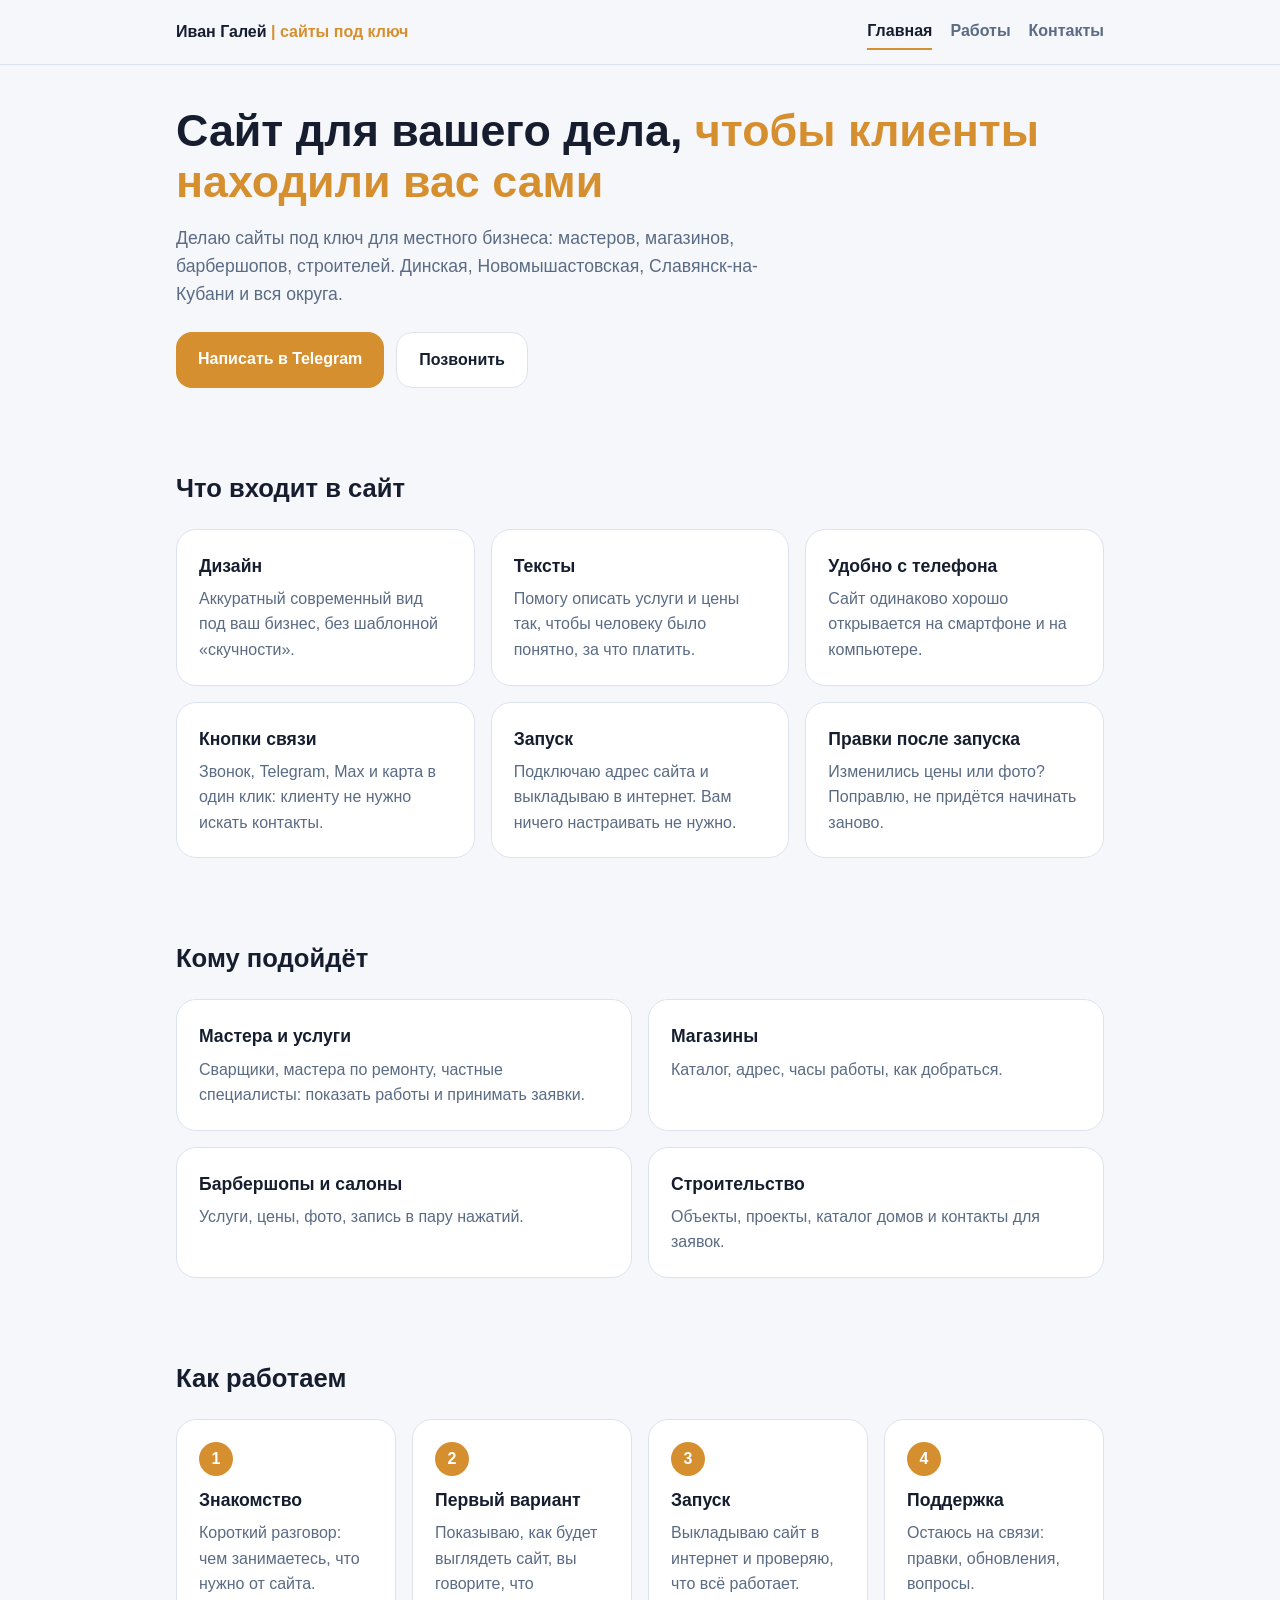
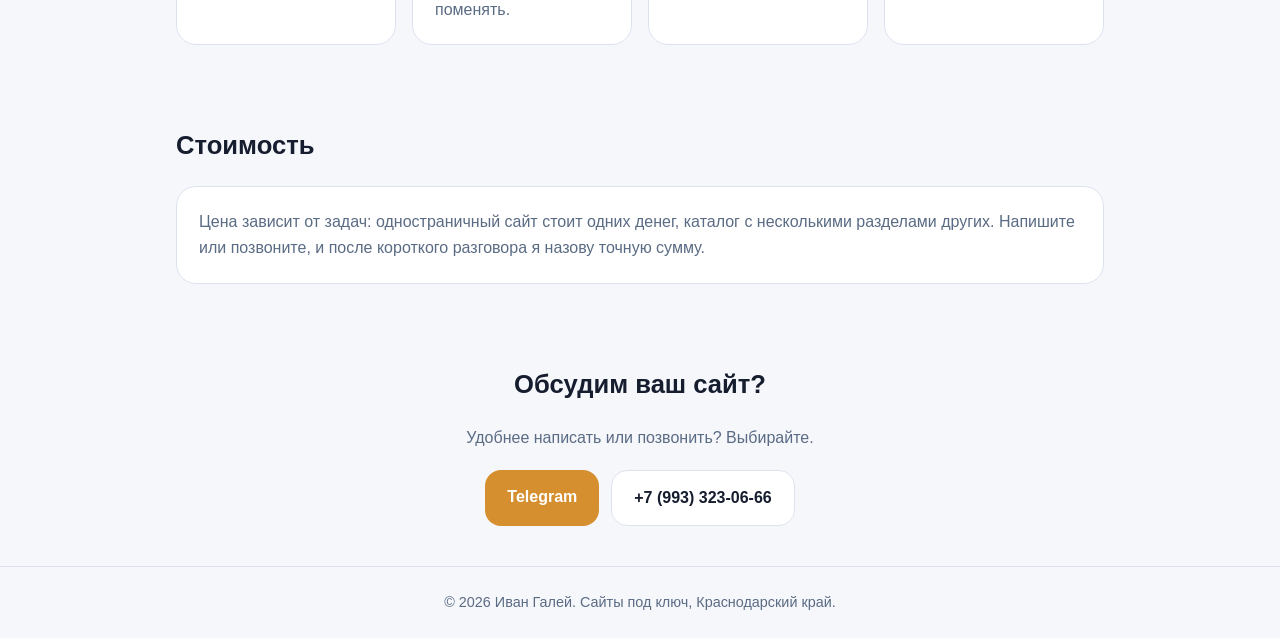
==== index.html @ 56a94ce1 "Add files via upload" ====
<!DOCTYPE html>
<html lang="ru">
<head>
  <meta charset="utf-8">
  <meta name="viewport" content="width=device-width, initial-scale=1">
  <title>Иван Галей | сайты под ключ</title>
  <meta name="description" content="Сайты под ключ для местного бизнеса: Динская, Новомышастовская, Славянск-на-Кубани и вся округа. Дизайн, тексты, запуск.">
  <link rel="stylesheet" href="style.css">
</head>
<body>

<header>
  <div class="wrap">
    <a class="logo" href="index.html">Иван Галей <span>| сайты под ключ</span></a>
    <nav>
      <a class="active" href="index.html">Главная</a>
      <a href="raboty.html">Работы</a>
      <a href="kontakty.html">Контакты</a>
    </nav>
  </div>
</header>

<main class="wrap">

  <section>
    <h1>Сайт для вашего дела, <em>чтобы клиенты находили вас сами</em></h1>
    <p class="lead">Делаю сайты под ключ для местного бизнеса: мастеров, магазинов, барбершопов, строителей. Динская, Новомышастовская, Славянск-на-Кубани и вся округа.</p>
    <div class="buttons">
      <a class="btn" href="https://t.me/wank_323">Написать в Telegram</a>
      <a class="btn secondary" href="tel:+79933230666">Позвонить</a>
    </div>
  </section>

  <section>
    <h2>Что входит в сайт</h2>
    <div class="grid three">
      <div class="card">
        <h3>Дизайн</h3>
        <p>Аккуратный современный вид под ваш бизнес, без шаблонной «скучности».</p>
      </div>
      <div class="card">
        <h3>Тексты</h3>
        <p>Помогу описать услуги и цены так, чтобы человеку было понятно, за что платить.</p>
      </div>
      <div class="card">
        <h3>Удобно с телефона</h3>
        <p>Сайт одинаково хорошо открывается на смартфоне и на компьютере.</p>
      </div>
      <div class="card">
        <h3>Кнопки связи</h3>
        <p>Звонок, Telegram, Max и карта в один клик: клиенту не нужно искать контакты.</p>
      </div>
      <div class="card">
        <h3>Запуск</h3>
        <p>Подключаю адрес сайта и выкладываю в интернет. Вам ничего настраивать не нужно.</p>
      </div>
      <div class="card">
        <h3>Правки после запуска</h3>
        <p>Изменились цены или фото? Поправлю, не придётся начинать заново.</p>
      </div>
    </div>
  </section>

  <section>
    <h2>Кому подойдёт</h2>
    <div class="grid two">
      <div class="card">
        <h3>Мастера и услуги</h3>
        <p>Сварщики, мастера по ремонту, частные специалисты: показать работы и принимать заявки.</p>
      </div>
      <div class="card">
        <h3>Магазины</h3>
        <p>Каталог, адрес, часы работы, как добраться.</p>
      </div>
      <div class="card">
        <h3>Барбершопы и салоны</h3>
        <p>Услуги, цены, фото, запись в пару нажатий.</p>
      </div>
      <div class="card">
        <h3>Строительство</h3>
        <p>Объекты, проекты, каталог домов и контакты для заявок.</p>
      </div>
    </div>
  </section>

  <section>
    <h2>Как работаем</h2>
    <div class="grid four">
      <div class="card">
        <div class="step-num">1</div>
        <h3>Знакомство</h3>
        <p>Короткий разговор: чем занимаетесь, что нужно от сайта.</p>
      </div>
      <div class="card">
        <div class="step-num">2</div>
        <h3>Первый вариант</h3>
        <p>Показываю, как будет выглядеть сайт, вы говорите, что поменять.</p>
      </div>
      <div class="card">
        <div class="step-num">3</div>
        <h3>Запуск</h3>
        <p>Выкладываю сайт в интернет и проверяю, что всё работает.</p>
      </div>
      <div class="card">
        <div class="step-num">4</div>
        <h3>Поддержка</h3>
        <p>Остаюсь на связи: правки, обновления, вопросы.</p>
      </div>
    </div>
  </section>

  <section>
    <h2>Стоимость</h2>
    <div class="card">
      <p>Цена зависит от задач: одностраничный сайт стоит одних денег, каталог с несколькими разделами других. Напишите или позвоните, и после короткого разговора я назову точную сумму.</p>
    </div>
  </section>

  <section class="cta">
    <h2>Обсудим ваш сайт?</h2>
    <p>Удобнее написать или позвонить? Выбирайте.</p>
    <div class="buttons">
      <a class="btn" href="https://t.me/wank_323">Telegram</a>
      <a class="btn secondary" href="tel:+79933230666">+7 (993) 323-06-66</a>
    </div>
  </section>

</main>

<footer>
  <div class="wrap">© 2026 Иван Галей. Сайты под ключ, Краснодарский край.</div>
</footer>

</body>
</html>
---- style.css ----
/* ===== ЦВЕТА: меняй только здесь ===== */
:root {
  --bg: #f6f7fb;          /* фон страницы */
  --bg-card: #ffffff;     /* фон карточек */
  --text: #151d2e;        /* заголовки и основной текст */
  --text-muted: #5a6b84;  /* второстепенный текст */
  --accent: #d68f2f;      /* оранжевый акцент (кнопки, выделения) */
  --accent-text: #ffffff; /* текст на оранжевых кнопках */
  --border: #dde3ee;      /* линии и рамки */
}

* { box-sizing: border-box; margin: 0; padding: 0; }

html { scroll-behavior: smooth; }

body {
  background: var(--bg);
  color: var(--text);
  font-family: -apple-system, "Segoe UI", Roboto, Arial, sans-serif;
  line-height: 1.6;
}

.wrap { max-width: 960px; margin: 0 auto; padding: 0 16px; }

/* ===== Шапка и меню ===== */
header {
  border-bottom: 1px solid var(--border);
  position: sticky;
  top: 0;
  background: var(--bg);
  z-index: 10;
}
header .wrap {
  display: flex;
  flex-wrap: wrap;
  align-items: center;
  justify-content: space-between;
  gap: 8px 16px;
  padding-top: 14px;
  padding-bottom: 14px;
}
.logo { font-weight: 800; color: var(--text); text-decoration: none; }
.logo span { color: var(--accent); }
nav { display: flex; gap: 18px; }
nav a {
  color: var(--text-muted);
  text-decoration: none;
  font-weight: 600;
  padding: 4px 0;
  border-bottom: 2px solid transparent;
}
nav a:hover { color: var(--text); }
nav a.active { color: var(--text); border-bottom-color: var(--accent); }

/* ===== Общие блоки ===== */
section { padding: 40px 0; }
h1 { font-size: 2.1rem; line-height: 1.15; font-weight: 800; margin-bottom: 16px; }
h1 em { color: var(--accent); font-style: normal; }
h2 { font-size: 1.6rem; font-weight: 800; margin-bottom: 20px; }
h3 { font-size: 1.1rem; font-weight: 700; margin-bottom: 6px; }
p { color: var(--text-muted); }
.lead { font-size: 1.1rem; max-width: 640px; margin-bottom: 24px; }

.buttons { display: flex; flex-wrap: wrap; gap: 12px; }
.btn {
  display: inline-block;
  padding: 14px 22px;
  border-radius: 16px;
  background: var(--accent);
  color: var(--accent-text);
  text-decoration: none;
  font-weight: 700;
}
.btn.secondary {
  background: var(--bg-card);
  color: var(--text);
  border: 1px solid var(--border);
}
.btn:hover { opacity: 0.9; }

.grid { display: grid; gap: 16px; grid-template-columns: 1fr; }
.card {
  background: var(--bg-card);
  border: 1px solid var(--border);
  border-radius: 20px;
  padding: 22px;
}
.tag {
  display: inline-block;
  font-size: 0.8rem;
  font-weight: 600;
  color: var(--accent);
  border: 1px solid var(--accent);
  border-radius: 999px;
  padding: 2px 10px;
  margin-bottom: 10px;
}
.step-num {
  display: inline-flex;
  align-items: center;
  justify-content: center;
  width: 34px;
  height: 34px;
  border-radius: 50%;
  background: var(--accent);
  color: var(--accent-text);
  font-weight: 800;
  margin-bottom: 10px;
}
.cta { text-align: center; }
.cta .buttons { justify-content: center; }
.cta p { margin-bottom: 20px; }

footer {
  border-top: 1px solid var(--border);
  padding: 24px 0;
  text-align: center;
  color: var(--text-muted);
  font-size: 0.9rem;
}

@media (min-width: 640px) {
  .grid.two { grid-template-columns: 1fr 1fr; }
  .grid.three { grid-template-columns: 1fr 1fr 1fr; }
  .grid.four { grid-template-columns: 1fr 1fr; }
  h1 { font-size: 2.8rem; }
}
@media (min-width: 900px) {
  .grid.four { grid-template-columns: repeat(4, 1fr); }
}
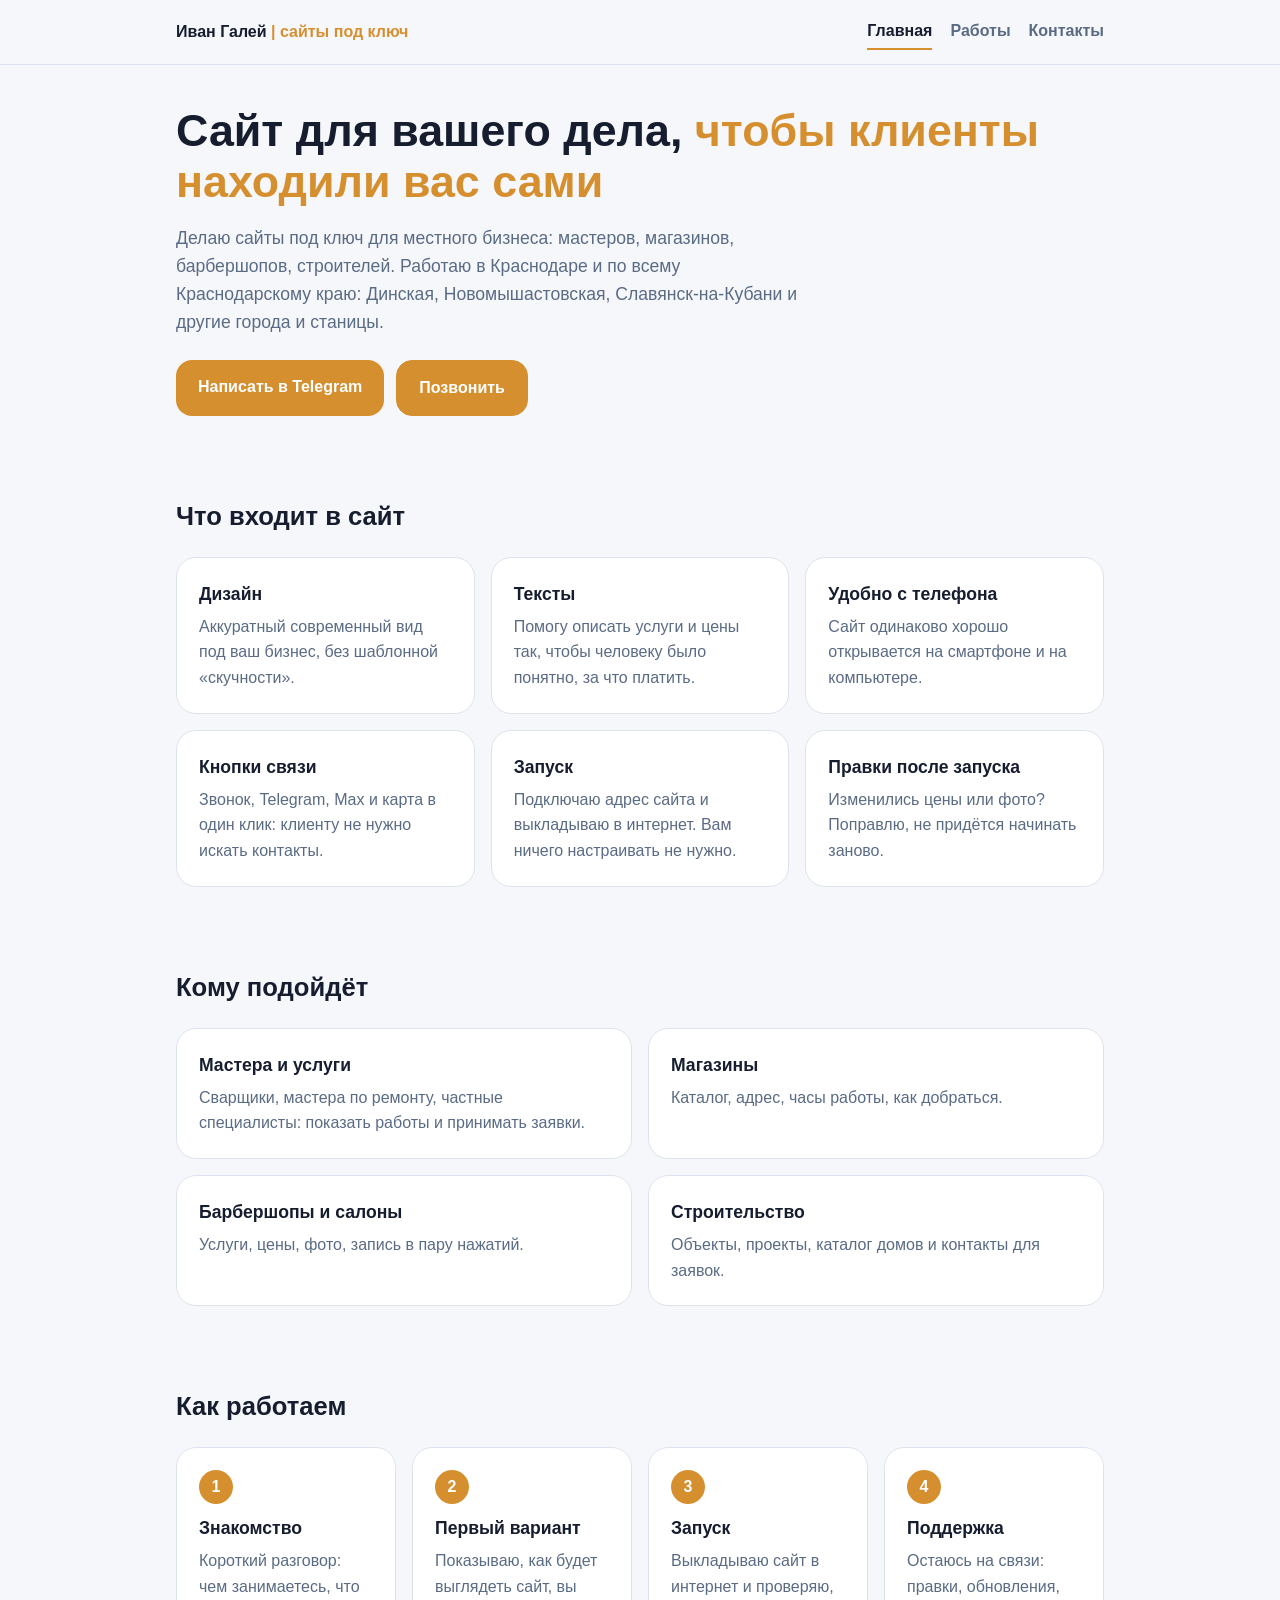
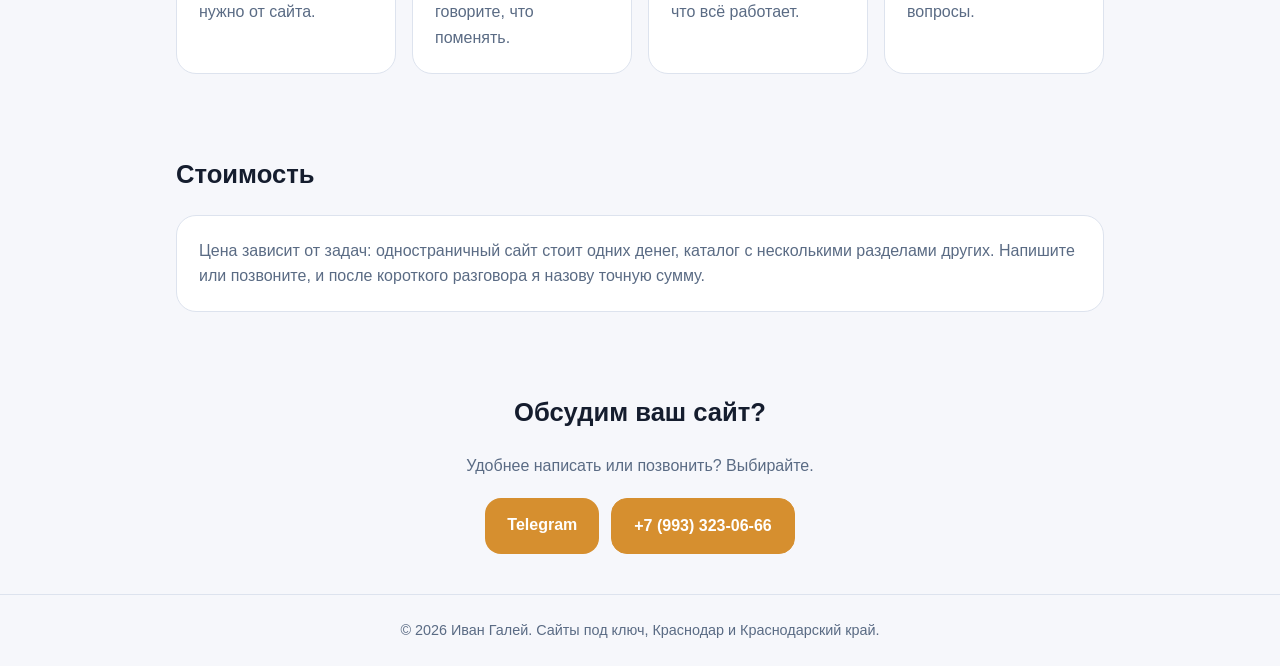
==== commit fc290a0b: "Add files via upload" ====
--- a/index.html
+++ b/index.html
@@ -4,7 +4,7 @@
   <meta charset="utf-8">
   <meta name="viewport" content="width=device-width, initial-scale=1">
   <title>Иван Галей | сайты под ключ</title>
-  <meta name="description" content="Сайты под ключ для местного бизнеса: Динская, Новомышастовская, Славянск-на-Кубани и вся округа. Дизайн, тексты, запуск.">
+  <meta name="description" content="Сайты под ключ для местного бизнеса: Краснодар и Краснодарский край, Динская, Новомышастовская, Славянск-на-Кубани. Дизайн, тексты, запуск.">
   <link rel="stylesheet" href="style.css">
 </head>
 <body>
@@ -24,7 +24,7 @@
 
   <section>
     <h1>Сайт для вашего дела, <em>чтобы клиенты находили вас сами</em></h1>
-    <p class="lead">Делаю сайты под ключ для местного бизнеса: мастеров, магазинов, барбершопов, строителей. Динская, Новомышастовская, Славянск-на-Кубани и вся округа.</p>
+    <p class="lead">Делаю сайты под ключ для местного бизнеса: мастеров, магазинов, барбершопов, строителей. Работаю в Краснодаре и по всему Краснодарскому краю: Динская, Новомышастовская, Славянск-на-Кубани и другие города и станицы.</p>
     <div class="buttons">
       <a class="btn" href="https://t.me/wank_323">Написать в Telegram</a>
       <a class="btn secondary" href="tel:+79933230666">Позвонить</a>
@@ -128,7 +128,7 @@
 </main>
 
 <footer>
-  <div class="wrap">© 2026 Иван Галей. Сайты под ключ, Краснодарский край.</div>
+  <div class="wrap">© 2026 Иван Галей. Сайты под ключ, Краснодар и Краснодарский край.</div>
 </footer>
 
 </body>
--- a/style.css
+++ b/style.css
@@ -72,9 +72,9 @@
   font-weight: 700;
 }
 .btn.secondary {
-  background: var(--bg-card);
-  color: var(--text);
-  border: 1px solid var(--border);
+  background: var(--accent);
+  color: var(--accent-text);
+  border: 1px solid var(--accent);
 }
 .btn:hover { opacity: 0.9; }
 
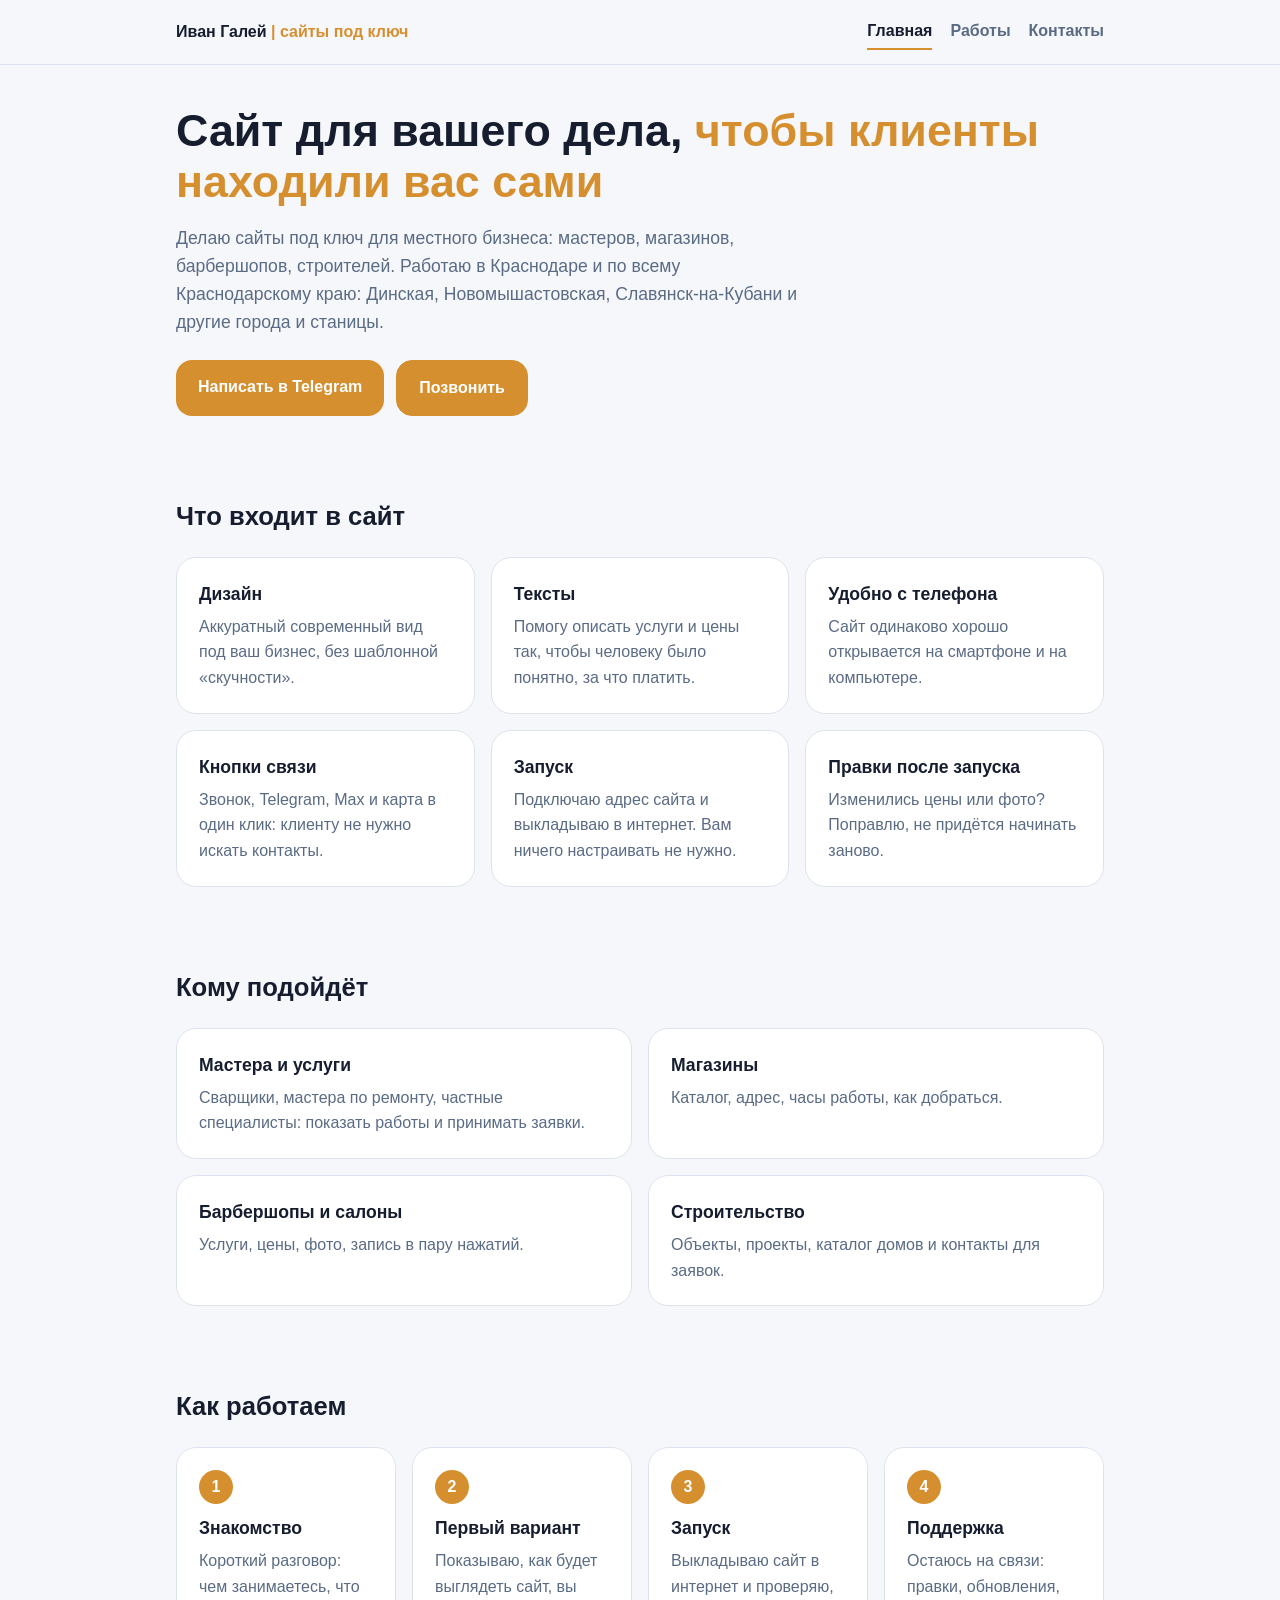
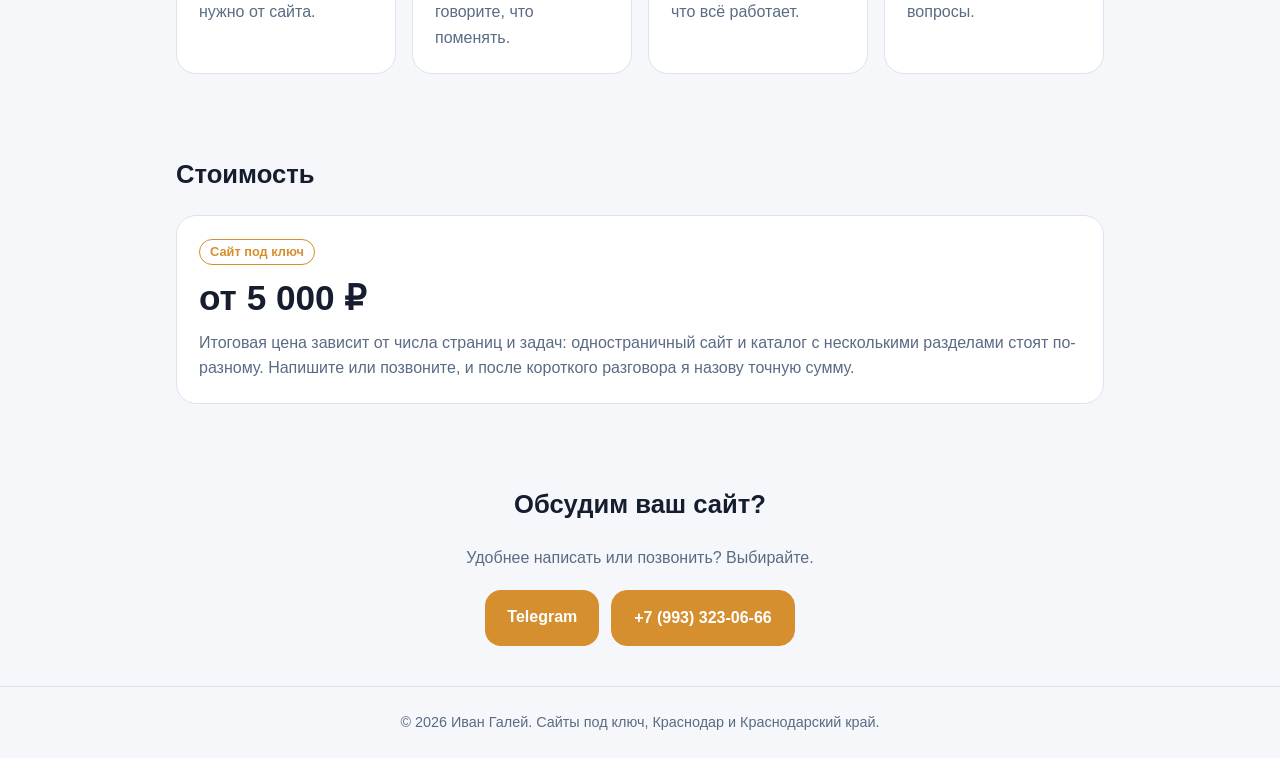
==== commit d97de337: "Add files via upload" ====
--- a/index.html
+++ b/index.html
@@ -112,7 +112,9 @@
   <section>
     <h2>Стоимость</h2>
     <div class="card">
-      <p>Цена зависит от задач: одностраничный сайт стоит одних денег, каталог с несколькими разделами других. Напишите или позвоните, и после короткого разговора я назову точную сумму.</p>
+      <span class="tag">Сайт под ключ</span>
+      <div class="price">от 5 000 ₽</div>
+      <p>Итоговая цена зависит от числа страниц и задач: одностраничный сайт и каталог с несколькими разделами стоят по-разному. Напишите или позвоните, и после короткого разговора я назову точную сумму.</p>
     </div>
   </section>
 
--- a/style.css
+++ b/style.css
@@ -85,6 +85,17 @@
   border-radius: 20px;
   padding: 22px;
 }
+.work-img { display: block; margin-bottom: 16px; }
+.work-img img {
+  width: 100%;
+  height: auto;
+  display: block;
+  border-radius: 14px;
+  border: 1px solid var(--border);
+  transition: transform 0.2s;
+}
+.work-img:hover img { transform: translateY(-2px); }
+.price { font-size: 2.2rem; font-weight: 800; color: var(--text); line-height: 1.1; margin: 4px 0 12px; }
 .tag {
   display: inline-block;
   font-size: 0.8rem;
